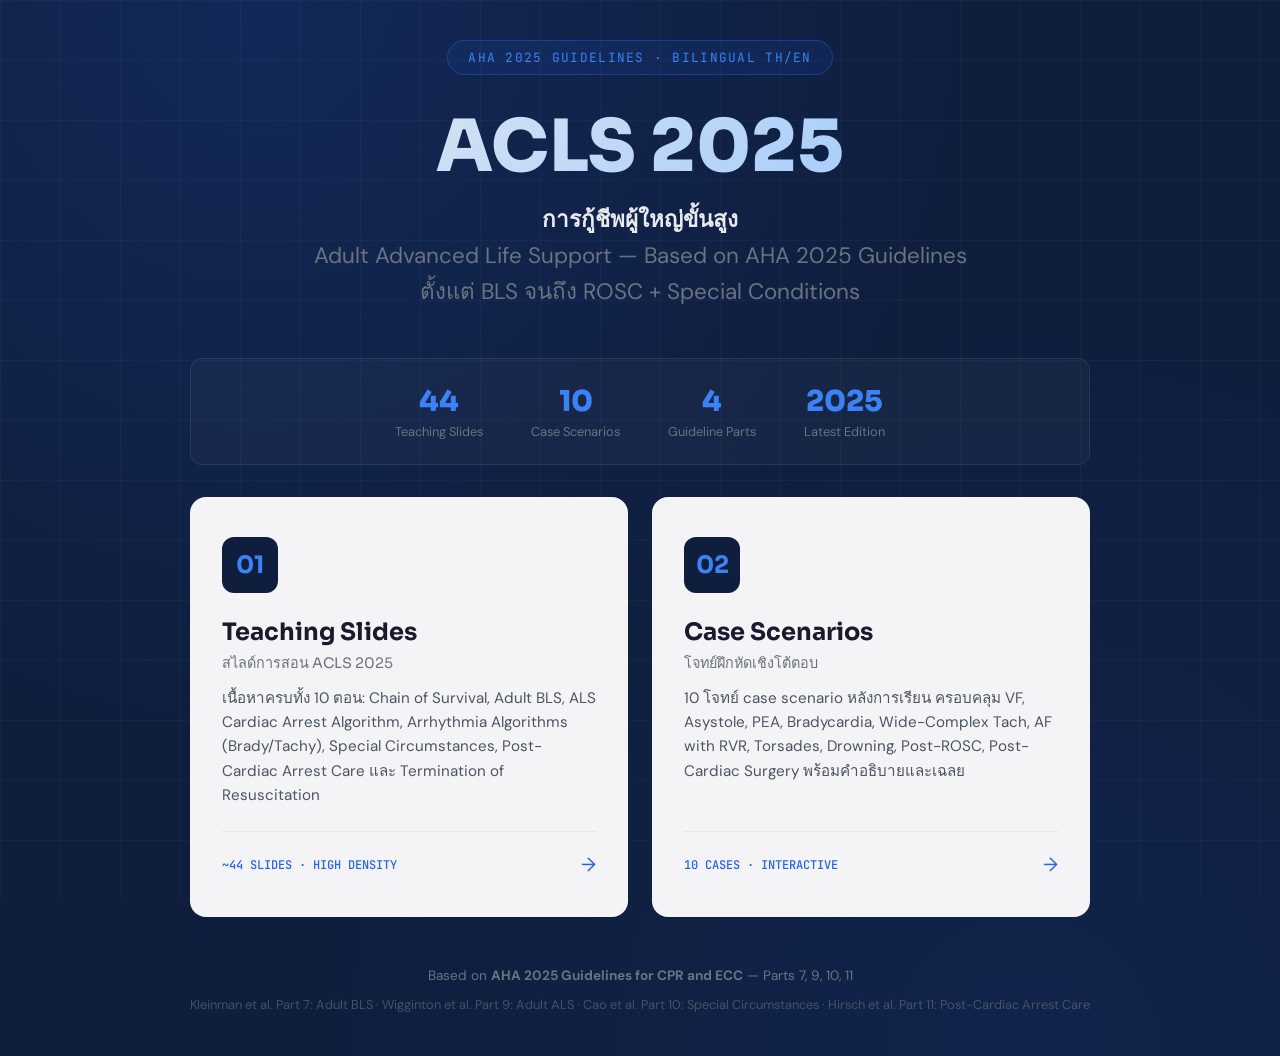
==== index.html @ 7b5d4dcd "feat: ACLS 2025 teaching presentation + 10 interactive case scenarios - 44-slide teaching deck (BLS→" ====
<!DOCTYPE html>
<html lang="th">
<head>
  <meta charset="UTF-8">
  <meta name="viewport" content="width=device-width, initial-scale=1.0">
  <title>ACLS 2025 — การกู้ชีพผู้ใหญ่ขั้นสูง | Adult Advanced Life Support</title>
  <link rel="preconnect" href="https://fonts.googleapis.com">
  <link rel="preconnect" href="https://fonts.gstatic.com" crossorigin>
  <link href="https://fonts.googleapis.com/css2?family=Sora:wght@400;600;700;800&family=DM+Sans:wght@400;500;600;700&family=JetBrains+Mono:wght@400;500;700&display=swap" rel="stylesheet">
  <style>
    /* === ROOT VARIABLES === */
    :root {
      --navy: #0f1e3d;
      --navy-light: #1a2d52;
      --smokewhite: #f4f4f6;
      --blue: #2563eb;
      --blue-light: #3b82f6;
      --red: #dc2626;
      --green: #16a34a;
      --amber: #d97706;
      --text-on-navy: #e8eaf0;
      --text-on-white: #1a1a2e;
      --text-muted: #6b7280;
    }
    /* === BASE STYLES === */
    * { margin: 0; padding: 0; box-sizing: border-box; }
    html, body {
      width: 100%; min-height: 100vh;
      background: var(--navy);
      color: var(--text-on-navy);
      font-family: 'DM Sans', sans-serif;
      overflow-x: hidden;
    }
    body {
      background: 
        radial-gradient(ellipse at 20% 0%, rgba(37, 99, 235, 0.15) 0%, transparent 50%),
        radial-gradient(ellipse at 80% 100%, rgba(37, 99, 235, 0.08) 0%, transparent 50%),
        var(--navy);
      min-height: 100vh;
      display: flex;
      flex-direction: column;
      align-items: center;
      justify-content: center;
      padding: 40px 20px;
    }
    /* === GRID PATTERN BACKGROUND === */
    body::before {
      content: '';
      position: fixed;
      inset: 0;
      background-image:
        linear-gradient(rgba(255,255,255,0.03) 1px, transparent 1px),
        linear-gradient(90deg, rgba(255,255,255,0.03) 1px, transparent 1px);
      background-size: 60px 60px;
      pointer-events: none;
      z-index: 0;
    }
    /* === MAIN CONTAINER === */
    .container {
      position: relative;
      z-index: 1;
      max-width: 900px;
      width: 100%;
      text-align: center;
    }
    /* === BADGE === */
    .badge {
      display: inline-block;
      padding: 8px 20px;
      border: 1px solid rgba(37, 99, 235, 0.4);
      border-radius: 100px;
      background: rgba(37, 99, 235, 0.1);
      font-family: 'JetBrains Mono', monospace;
      font-size: 0.8rem;
      letter-spacing: 0.1em;
      color: var(--blue-light);
      margin-bottom: 32px;
      text-transform: uppercase;
    }
    /* === HERO TITLE === */
    h1 {
      font-family: 'Sora', sans-serif;
      font-weight: 800;
      font-size: clamp(2.5rem, 6vw, 4.5rem);
      line-height: 1.1;
      margin-bottom: 16px;
      background: linear-gradient(135deg, #e8eaf0 0%, #93c5fd 100%);
      -webkit-background-clip: text;
      -webkit-text-fill-color: transparent;
      background-clip: text;
    }
    .subtitle {
      font-family: 'DM Sans', sans-serif;
      font-size: clamp(1rem, 2vw, 1.4rem);
      font-weight: 400;
      color: var(--text-muted);
      margin-bottom: 48px;
      line-height: 1.6;
    }
    .subtitle strong {
      color: var(--text-on-navy);
      font-weight: 600;
    }
    /* === CARDS === */
    .cards {
      display: grid;
      grid-template-columns: repeat(auto-fit, minmax(340px, 1fr));
      gap: 24px;
      margin-bottom: 48px;
    }
    .card {
      background: var(--smokewhite);
      border-radius: 16px;
      padding: 40px 32px;
      text-align: left;
      transition: transform 0.3s ease, box-shadow 0.3s ease;
      cursor: pointer;
      text-decoration: none;
      color: var(--text-on-white);
      display: flex;
      flex-direction: column;
      min-height: 280px;
      position: relative;
      overflow: hidden;
    }
    .card:hover {
      transform: translateY(-4px);
      box-shadow: 0 20px 60px rgba(37, 99, 235, 0.25);
    }
    .card::before {
      content: '';
      position: absolute;
      top: 0; left: 0;
      width: 100%;
      height: 4px;
      background: var(--blue);
      transform: scaleX(0);
      transform-origin: left;
      transition: transform 0.4s ease;
    }
    .card:hover::before {
      transform: scaleX(1);
    }
    .card-icon {
      width: 56px;
      height: 56px;
      border-radius: 12px;
      background: var(--navy);
      display: flex;
      align-items: center;
      justify-content: center;
      margin-bottom: 24px;
      font-family: 'Sora', sans-serif;
      font-weight: 700;
      font-size: 1.5rem;
      color: var(--blue-light);
    }
    .card h2 {
      font-family: 'Sora', sans-serif;
      font-weight: 700;
      font-size: 1.5rem;
      margin-bottom: 12px;
      color: var(--text-on-white);
    }
    .card h2 span {
      display: block;
      font-size: 0.9rem;
      font-weight: 400;
      color: var(--text-muted);
      margin-top: 4px;
    }
    .card p {
      font-size: 0.95rem;
      line-height: 1.6;
      color: #4b5563;
      flex-grow: 1;
    }
    .card .card-footer {
      display: flex;
      align-items: center;
      justify-content: space-between;
      margin-top: 24px;
      padding-top: 20px;
      border-top: 1px solid #e5e7eb;
    }
    .card .card-tag {
      font-family: 'JetBrains Mono', monospace;
      font-size: 0.75rem;
      color: var(--blue);
      font-weight: 500;
    }
    .card .card-arrow {
      font-size: 1.2rem;
      color: var(--blue);
      transition: transform 0.3s ease;
    }
    .card:hover .card-arrow {
      transform: translateX(4px);
    }
    /* === INFO BAR === */
    .info-bar {
      display: flex;
      justify-content: center;
      gap: 48px;
      flex-wrap: wrap;
      margin-bottom: 32px;
      padding: 24px 32px;
      background: rgba(255, 255, 255, 0.03);
      border: 1px solid rgba(255, 255, 255, 0.08);
      border-radius: 12px;
    }
    .info-item {
      display: flex;
      flex-direction: column;
      align-items: center;
    }
    .info-item .info-num {
      font-family: 'Sora', sans-serif;
      font-weight: 800;
      font-size: 1.8rem;
      color: var(--blue-light);
    }
    .info-item .info-label {
      font-size: 0.8rem;
      color: var(--text-muted);
      margin-top: 4px;
    }
    /* === FOOTER === */
    .footer {
      font-size: 0.85rem;
      color: var(--text-muted);
      line-height: 1.6;
    }
    .footer a {
      color: var(--blue-light);
      text-decoration: none;
      font-weight: 500;
    }
    .footer a:hover {
      text-decoration: underline;
    }
    /* === ENTRANCE ANIMATION === */
    .reveal {
      opacity: 0;
      transform: translateY(30px);
      animation: revealUp 0.8s ease forwards;
    }
    .reveal:nth-child(1) { animation-delay: 0.1s; }
    .reveal:nth-child(2) { animation-delay: 0.3s; }
    .reveal:nth-child(3) { animation-delay: 0.5s; }
    .reveal:nth-child(4) { animation-delay: 0.7s; }
    .reveal:nth-child(5) { animation-delay: 0.9s; }
    @keyframes revealUp {
      to { opacity: 1; transform: translateY(0); }
    }
    @media (max-width: 768px) {
      .cards { grid-template-columns: 1fr; }
      .info-bar { gap: 24px; }
    }
  </style>
</head>
<body>
  <div class="container">
    <div class="badge reveal">AHA 2025 Guidelines · Bilingual TH/EN</div>
    <h1 class="reveal">ACLS 2025</h1>
    <p class="subtitle reveal">
      <strong>การกู้ชีพผู้ใหญ่ขั้นสูง</strong><br>
      Adult Advanced Life Support — Based on AHA 2025 Guidelines<br>
      ตั้งแต่ BLS จนถึง ROSC + Special Conditions
    </p>

    <div class="info-bar reveal">
      <div class="info-item">
        <span class="info-num">44</span>
        <span class="info-label">Teaching Slides</span>
      </div>
      <div class="info-item">
        <span class="info-num">10</span>
        <span class="info-label">Case Scenarios</span>
      </div>
      <div class="info-item">
        <span class="info-num">4</span>
        <span class="info-label">Guideline Parts</span>
      </div>
      <div class="info-item">
        <span class="info-num">2025</span>
        <span class="info-label">Latest Edition</span>
      </div>
    </div>

    <div class="cards reveal">
      <a href="slides/acls-2025-teaching.html" class="card">
        <div class="card-icon">01</div>
        <h2> Teaching Slides
          <span>สไลด์การสอน ACLS 2025</span>
        </h2>
        <p>
          เนื้อหาครบทั้ง 10 ตอน: Chain of Survival, Adult BLS, ALS Cardiac Arrest Algorithm, 
          Arrhythmia Algorithms (Brady/Tachy), Special Circumstances, Post-Cardiac Arrest Care และ Termination of Resuscitation
        </p>
        <div class="card-footer">
          <span class="card-tag">~44 SLIDES · HIGH DENSITY</span>
          <span class="card-arrow">→</span>
        </div>
      </a>

      <a href="cases/acls-2025-cases.html" class="card">
        <div class="card-icon">02</div>
        <h2>Case Scenarios
          <span>โจทย์ฝึกหัดเชิงโต้ตอบ</span>
        </h2>
        <p>
          10 โจทย์ case scenario หลังการเรียน ครอบคลุม VF, Asystole, PEA, Bradycardia, 
          Wide-Complex Tach, AF with RVR, Torsades, Drowning, Post-ROSC, Post-Cardiac Surgery 
          พร้อมคำอธิบายและเฉลย
        </p>
        <div class="card-footer">
          <span class="card-tag">10 CASES · INTERACTIVE</span>
          <span class="card-arrow">→</span>
        </div>
      </a>
    </div>

    <div class="footer reveal">
      <p>Based on <strong>AHA 2025 Guidelines for CPR and ECC</strong> — Parts 7, 9, 10, 11</p>
      <p style="margin-top: 8px; font-size: 0.8rem; opacity: 0.6;">
        Kleinman et al. Part 7: Adult BLS · Wigginton et al. Part 9: Adult ALS · Cao et al. Part 10: Special Circumstances · Hirsch et al. Part 11: Post-Cardiac Arrest Care
      </p>
    </div>
  </div>
</body>
</html>
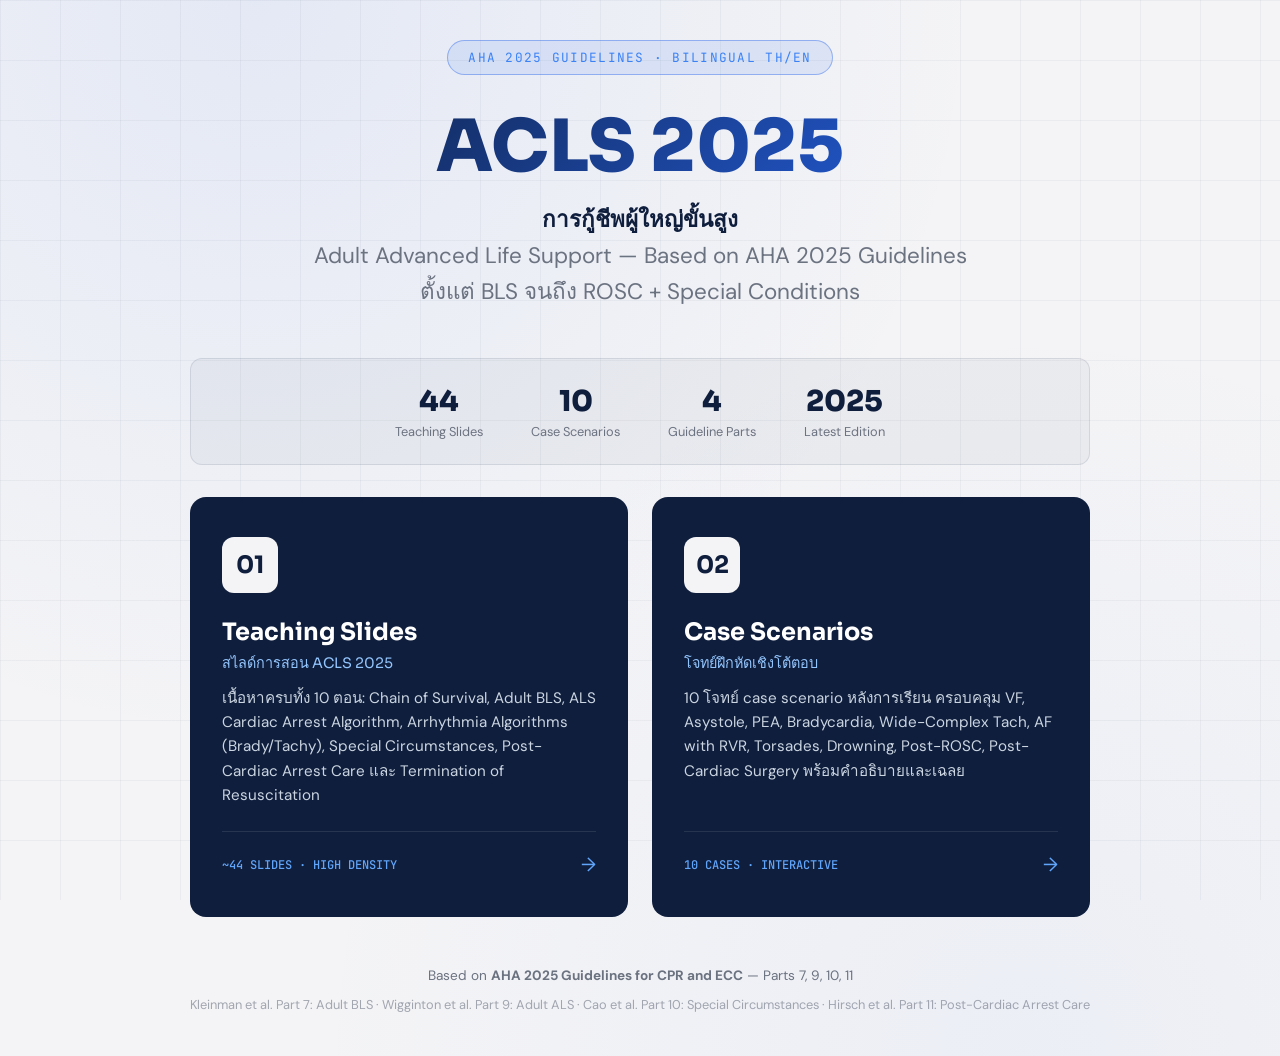
==== commit 1c40b641: "design: swap theme to light background + navy content - Background: navy → smokewhite/light - Cards:" ====
--- a/index.html
+++ b/index.html
@@ -10,9 +10,9 @@
   <style>
     /* === ROOT VARIABLES === */
     :root {
-      --navy: #0f1e3d;
+      --navy: #0f1e3d;  /* now used as content/text color */
       --navy-light: #1a2d52;
-      --smokewhite: #f4f4f6;
+      --smokewhite: #f4f4f6;  /* now used as background */
       --blue: #2563eb;
       --blue-light: #3b82f6;
       --red: #dc2626;
@@ -26,16 +26,16 @@
     * { margin: 0; padding: 0; box-sizing: border-box; }
     html, body {
       width: 100%; min-height: 100vh;
-      background: var(--navy);
-      color: var(--text-on-navy);
+      background: #f4f4f6;
+      color: var(--navy);
       font-family: 'DM Sans', sans-serif;
       overflow-x: hidden;
     }
     body {
       background: 
-        radial-gradient(ellipse at 20% 0%, rgba(37, 99, 235, 0.15) 0%, transparent 50%),
-        radial-gradient(ellipse at 80% 100%, rgba(37, 99, 235, 0.08) 0%, transparent 50%),
-        var(--navy);
+        radial-gradient(ellipse at 20% 0%, rgba(37, 99, 235, 0.08) 0%, transparent 50%),
+        radial-gradient(ellipse at 80% 100%, rgba(37, 99, 235, 0.04) 0%, transparent 50%),
+        #f4f4f6;
       min-height: 100vh;
       display: flex;
       flex-direction: column;
@@ -49,8 +49,8 @@
       position: fixed;
       inset: 0;
       background-image:
-        linear-gradient(rgba(255,255,255,0.03) 1px, transparent 1px),
-        linear-gradient(90deg, rgba(255,255,255,0.03) 1px, transparent 1px);
+        linear-gradient(rgba(15,30,61,0.04) 1px, transparent 1px),
+        linear-gradient(90deg, rgba(15,30,61,0.04) 1px, transparent 1px);
       background-size: 60px 60px;
       pointer-events: none;
       z-index: 0;
@@ -84,7 +84,7 @@
       font-size: clamp(2.5rem, 6vw, 4.5rem);
       line-height: 1.1;
       margin-bottom: 16px;
-      background: linear-gradient(135deg, #e8eaf0 0%, #93c5fd 100%);
+      background: linear-gradient(135deg, #0f1e3d 0%, #2563eb 100%);
       -webkit-background-clip: text;
       -webkit-text-fill-color: transparent;
       background-clip: text;
@@ -93,12 +93,12 @@
       font-family: 'DM Sans', sans-serif;
       font-size: clamp(1rem, 2vw, 1.4rem);
       font-weight: 400;
-      color: var(--text-muted);
+      color: #6b7280;
       margin-bottom: 48px;
       line-height: 1.6;
     }
     .subtitle strong {
-      color: var(--text-on-navy);
+      color: var(--navy);
       font-weight: 600;
     }
     /* === CARDS === */
@@ -109,14 +109,14 @@
       margin-bottom: 48px;
     }
     .card {
-      background: var(--smokewhite);
+      background: var(--navy);
       border-radius: 16px;
       padding: 40px 32px;
       text-align: left;
       transition: transform 0.3s ease, box-shadow 0.3s ease;
       cursor: pointer;
       text-decoration: none;
-      color: var(--text-on-white);
+      color: #e8eaf0;
       display: flex;
       flex-direction: column;
       min-height: 280px;
@@ -125,7 +125,7 @@
     }
     .card:hover {
       transform: translateY(-4px);
-      box-shadow: 0 20px 60px rgba(37, 99, 235, 0.25);
+      box-shadow: 0 20px 60px rgba(15, 30, 61, 0.2);
     }
     .card::before {
       content: '';
@@ -145,7 +145,7 @@
       width: 56px;
       height: 56px;
       border-radius: 12px;
-      background: var(--navy);
+      background: #f4f4f6;
       display: flex;
       align-items: center;
       justify-content: center;
@@ -153,26 +153,26 @@
       font-family: 'Sora', sans-serif;
       font-weight: 700;
       font-size: 1.5rem;
-      color: var(--blue-light);
+      color: var(--navy);
     }
     .card h2 {
       font-family: 'Sora', sans-serif;
       font-weight: 700;
       font-size: 1.5rem;
       margin-bottom: 12px;
-      color: var(--text-on-white);
+      color: #ffffff;
     }
     .card h2 span {
       display: block;
       font-size: 0.9rem;
       font-weight: 400;
-      color: var(--text-muted);
+      color: #93c5fd;
       margin-top: 4px;
     }
     .card p {
       font-size: 0.95rem;
       line-height: 1.6;
-      color: #4b5563;
+      color: #cbd5e1;
       flex-grow: 1;
     }
     .card .card-footer {
@@ -181,17 +181,17 @@
       justify-content: space-between;
       margin-top: 24px;
       padding-top: 20px;
-      border-top: 1px solid #e5e7eb;
+      border-top: 1px solid rgba(255,255,255,0.1);
     }
     .card .card-tag {
       font-family: 'JetBrains Mono', monospace;
       font-size: 0.75rem;
-      color: var(--blue);
+      color: #60a5fa;
       font-weight: 500;
     }
     .card .card-arrow {
       font-size: 1.2rem;
-      color: var(--blue);
+      color: #60a5fa;
       transition: transform 0.3s ease;
     }
     .card:hover .card-arrow {
@@ -205,8 +205,8 @@
       flex-wrap: wrap;
       margin-bottom: 32px;
       padding: 24px 32px;
-      background: rgba(255, 255, 255, 0.03);
-      border: 1px solid rgba(255, 255, 255, 0.08);
+      background: rgba(15, 30, 61, 0.04);
+      border: 1px solid rgba(15, 30, 61, 0.1);
       border-radius: 12px;
     }
     .info-item {
@@ -218,21 +218,21 @@
       font-family: 'Sora', sans-serif;
       font-weight: 800;
       font-size: 1.8rem;
-      color: var(--blue-light);
+      color: var(--navy);
     }
     .info-item .info-label {
       font-size: 0.8rem;
-      color: var(--text-muted);
+      color: #6b7280;
       margin-top: 4px;
     }
     /* === FOOTER === */
     .footer {
       font-size: 0.85rem;
-      color: var(--text-muted);
+      color: #6b7280;
       line-height: 1.6;
     }
     .footer a {
-      color: var(--blue-light);
+      color: var(--navy);
       text-decoration: none;
       font-weight: 500;
     }
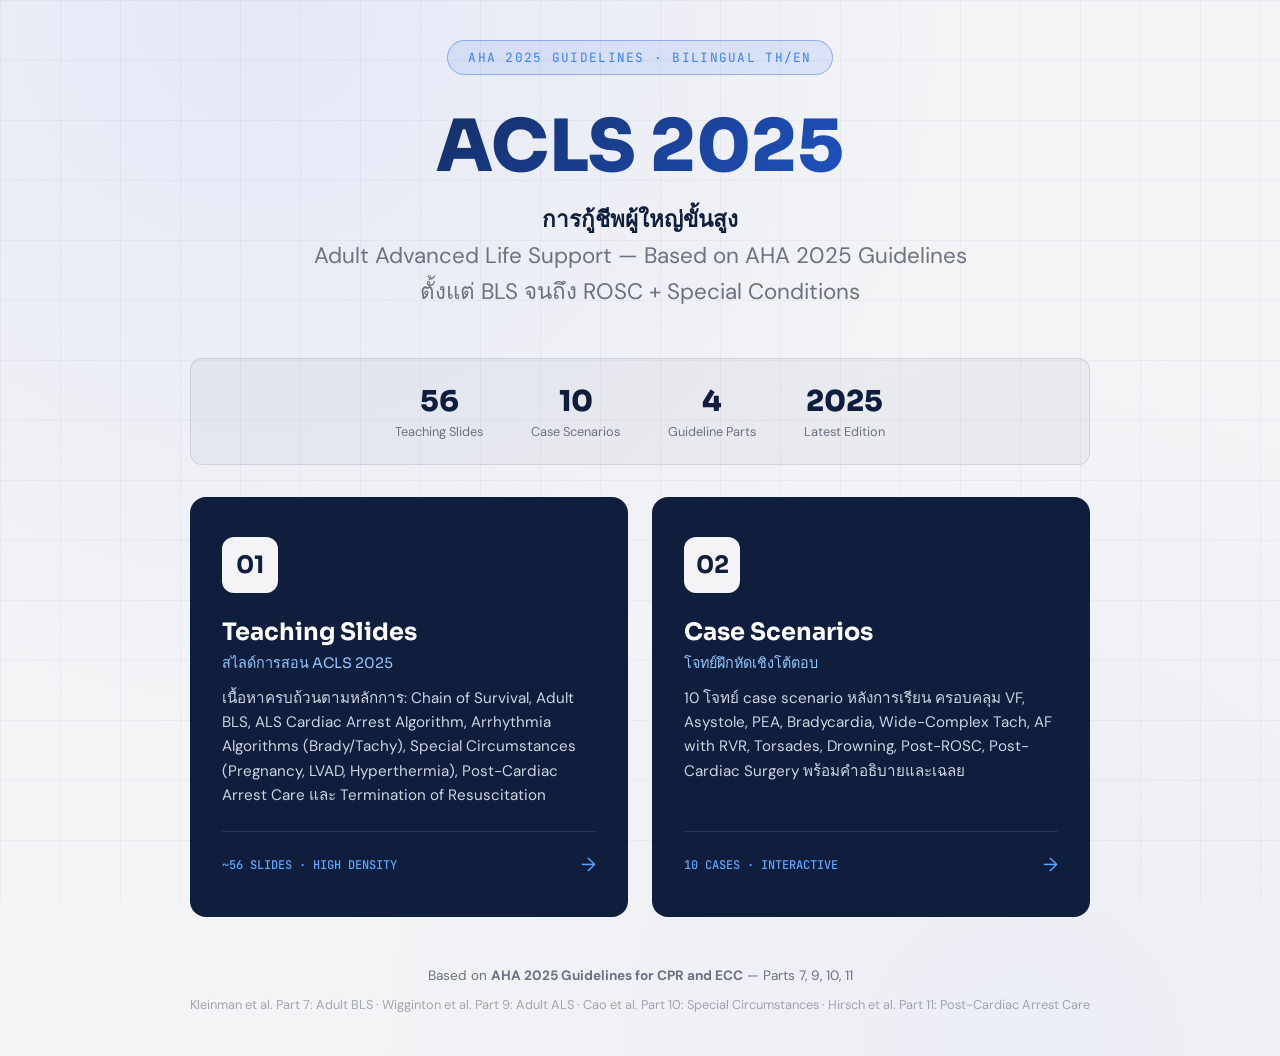
==== commit ef089251: "feat: completely rewrite ACLS 2025 presentation with 16:9 stage scaling & update guidelines" ====
--- a/index.html
+++ b/index.html
@@ -271,7 +271,7 @@
 
     <div class="info-bar reveal">
       <div class="info-item">
-        <span class="info-num">44</span>
+        <span class="info-num">56</span>
         <span class="info-label">Teaching Slides</span>
       </div>
       <div class="info-item">
@@ -295,11 +295,11 @@
           <span>สไลด์การสอน ACLS 2025</span>
         </h2>
         <p>
-          เนื้อหาครบทั้ง 10 ตอน: Chain of Survival, Adult BLS, ALS Cardiac Arrest Algorithm, 
-          Arrhythmia Algorithms (Brady/Tachy), Special Circumstances, Post-Cardiac Arrest Care และ Termination of Resuscitation
+          เนื้อหาครบถ้วนตามหลักการ: Chain of Survival, Adult BLS, ALS Cardiac Arrest Algorithm, 
+          Arrhythmia Algorithms (Brady/Tachy), Special Circumstances (Pregnancy, LVAD, Hyperthermia), Post-Cardiac Arrest Care และ Termination of Resuscitation
         </p>
         <div class="card-footer">
-          <span class="card-tag">~44 SLIDES · HIGH DENSITY</span>
+          <span class="card-tag">~56 SLIDES · HIGH DENSITY</span>
           <span class="card-arrow">→</span>
         </div>
       </a>
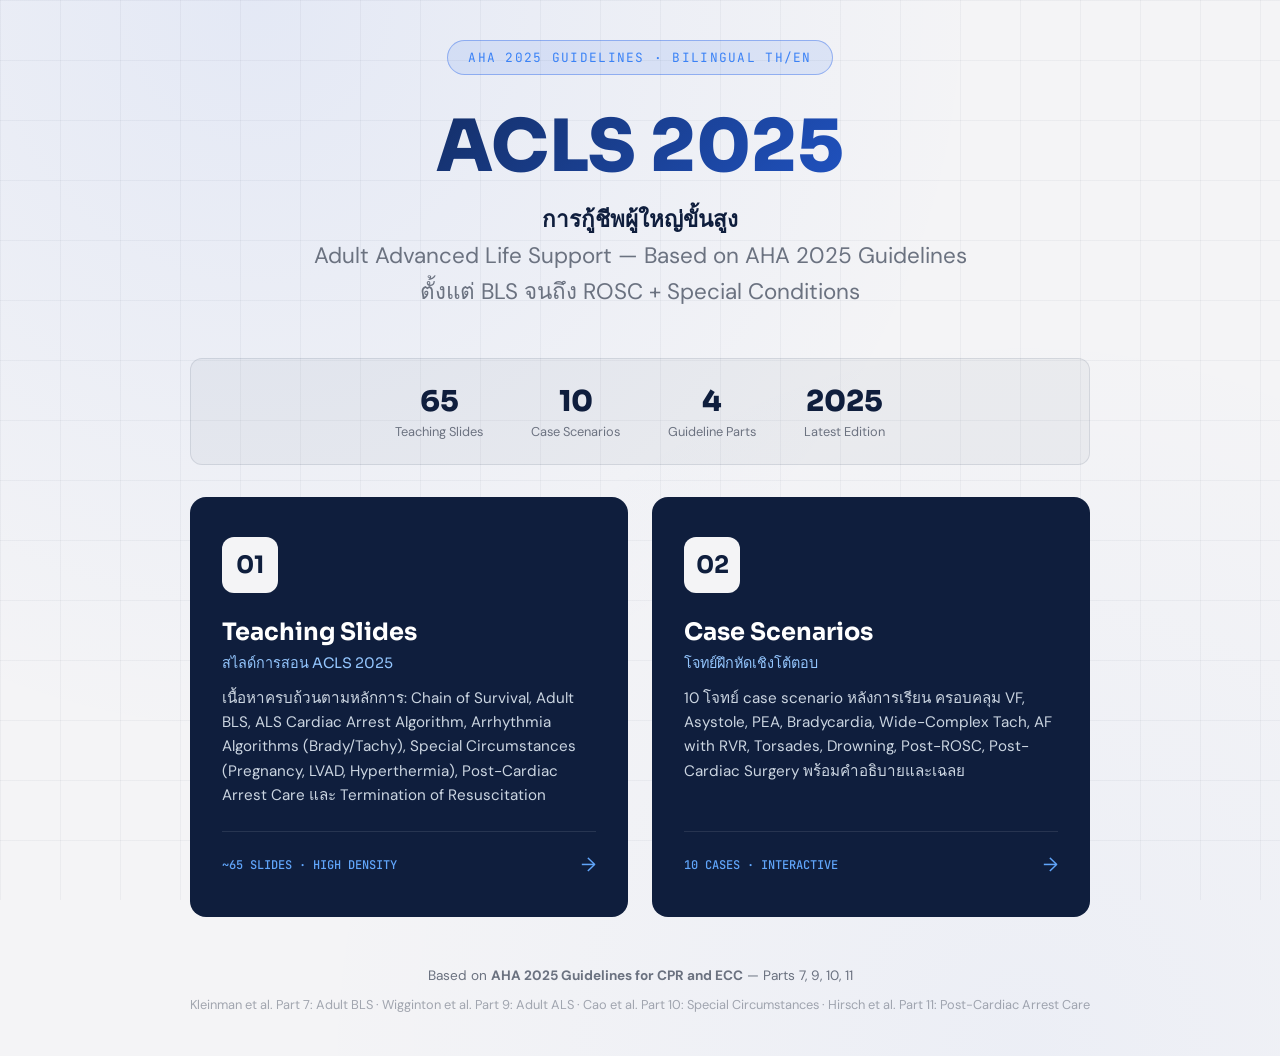
==== commit 51901d55: "fix: sync slide count 65, amber box contrast #5c3a00, relocate CPR metronome to side, remove charge " ====
--- a/index.html
+++ b/index.html
@@ -271,7 +271,7 @@
 
     <div class="info-bar reveal">
       <div class="info-item">
-        <span class="info-num">56</span>
+        <span class="info-num">65</span>
         <span class="info-label">Teaching Slides</span>
       </div>
       <div class="info-item">
@@ -299,7 +299,7 @@
           Arrhythmia Algorithms (Brady/Tachy), Special Circumstances (Pregnancy, LVAD, Hyperthermia), Post-Cardiac Arrest Care และ Termination of Resuscitation
         </p>
         <div class="card-footer">
-          <span class="card-tag">~56 SLIDES · HIGH DENSITY</span>
+          <span class="card-tag">~65 SLIDES · HIGH DENSITY</span>
           <span class="card-arrow">→</span>
         </div>
       </a>
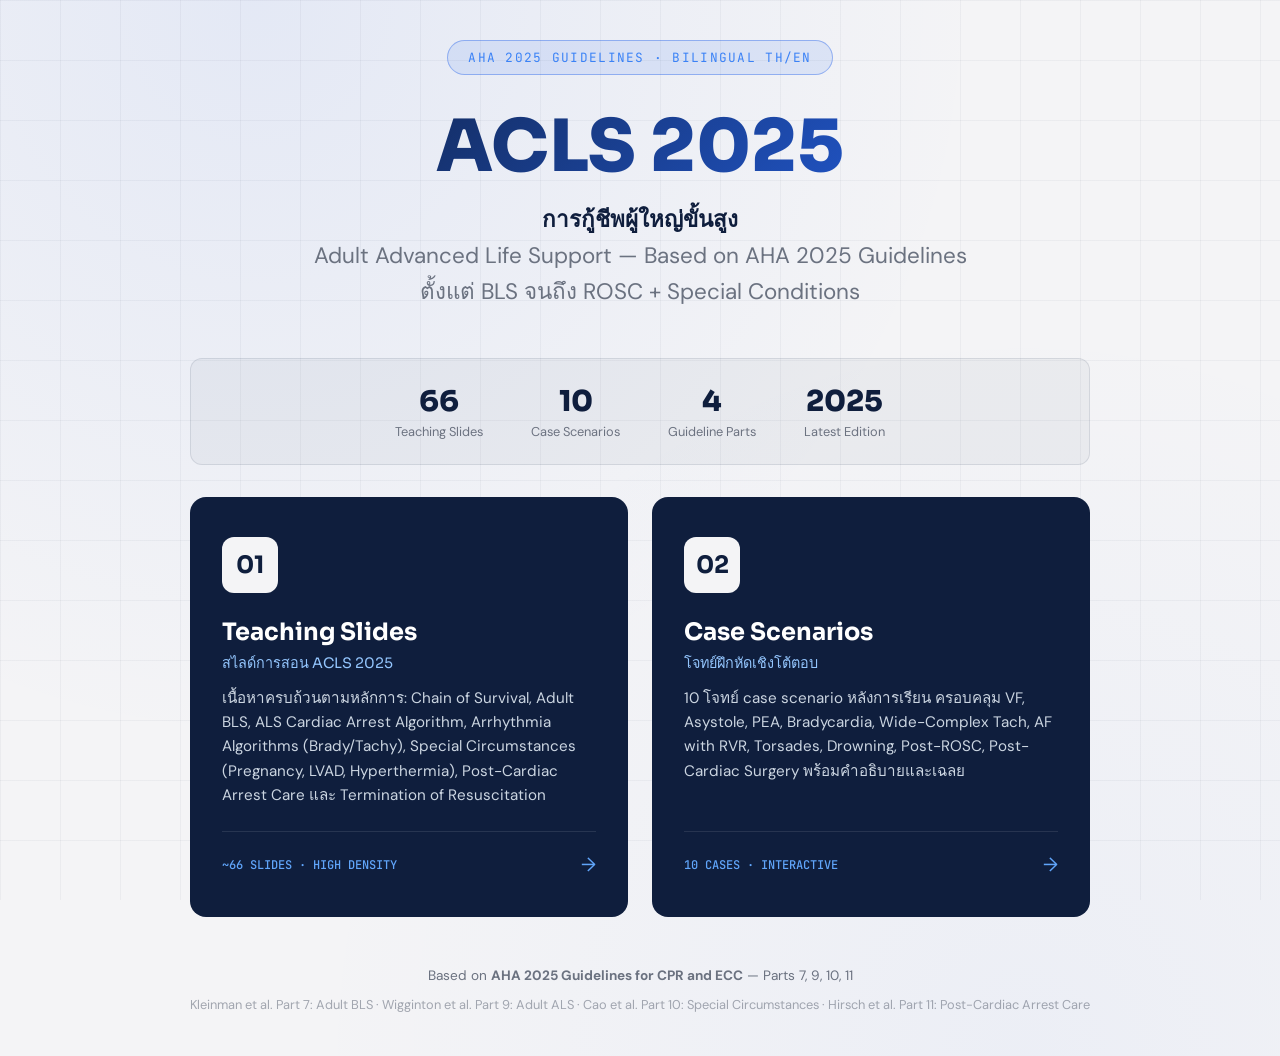
==== commit 3dc75719: "fix: auto-sync slide count on index, update static counts to 66, remove home emoji from Index button" ====
--- a/index.html
+++ b/index.html
@@ -271,7 +271,7 @@
 
     <div class="info-bar reveal">
       <div class="info-item">
-        <span class="info-num">65</span>
+        <span class="info-num" id="slideCountVal">66</span>
         <span class="info-label">Teaching Slides</span>
       </div>
       <div class="info-item">
@@ -299,7 +299,7 @@
           Arrhythmia Algorithms (Brady/Tachy), Special Circumstances (Pregnancy, LVAD, Hyperthermia), Post-Cardiac Arrest Care และ Termination of Resuscitation
         </p>
         <div class="card-footer">
-          <span class="card-tag">~65 SLIDES · HIGH DENSITY</span>
+          <span class="card-tag" id="slideCardTag">~66 SLIDES · HIGH DENSITY</span>
           <span class="card-arrow">→</span>
         </div>
       </a>
@@ -328,5 +328,28 @@
       </p>
     </div>
   </div>
+
+  <script>
+    document.addEventListener('DOMContentLoaded', () => {
+      fetch('slides/acls-2025-teaching.html')
+        .then(response => {
+          if (!response.ok) throw new Error('Failed to load slides');
+          return response.text();
+        })
+        .then(html => {
+          const parser = new DOMParser();
+          const doc = parser.parseFromString(html, 'text/html');
+          const slideCount = doc.querySelectorAll('.slide').length;
+          if (slideCount > 0) {
+            const slideCountVal = document.getElementById('slideCountVal');
+            if (slideCountVal) slideCountVal.textContent = slideCount;
+            
+            const slideCardTag = document.getElementById('slideCardTag');
+            if (slideCardTag) slideCardTag.textContent = `~${slideCount} SLIDES · HIGH DENSITY`;
+          }
+        })
+        .catch(err => console.warn('Could not auto-sync slide count (likely local file protocol context):', err));
+    });
+  </script>
 </body>
 </html>
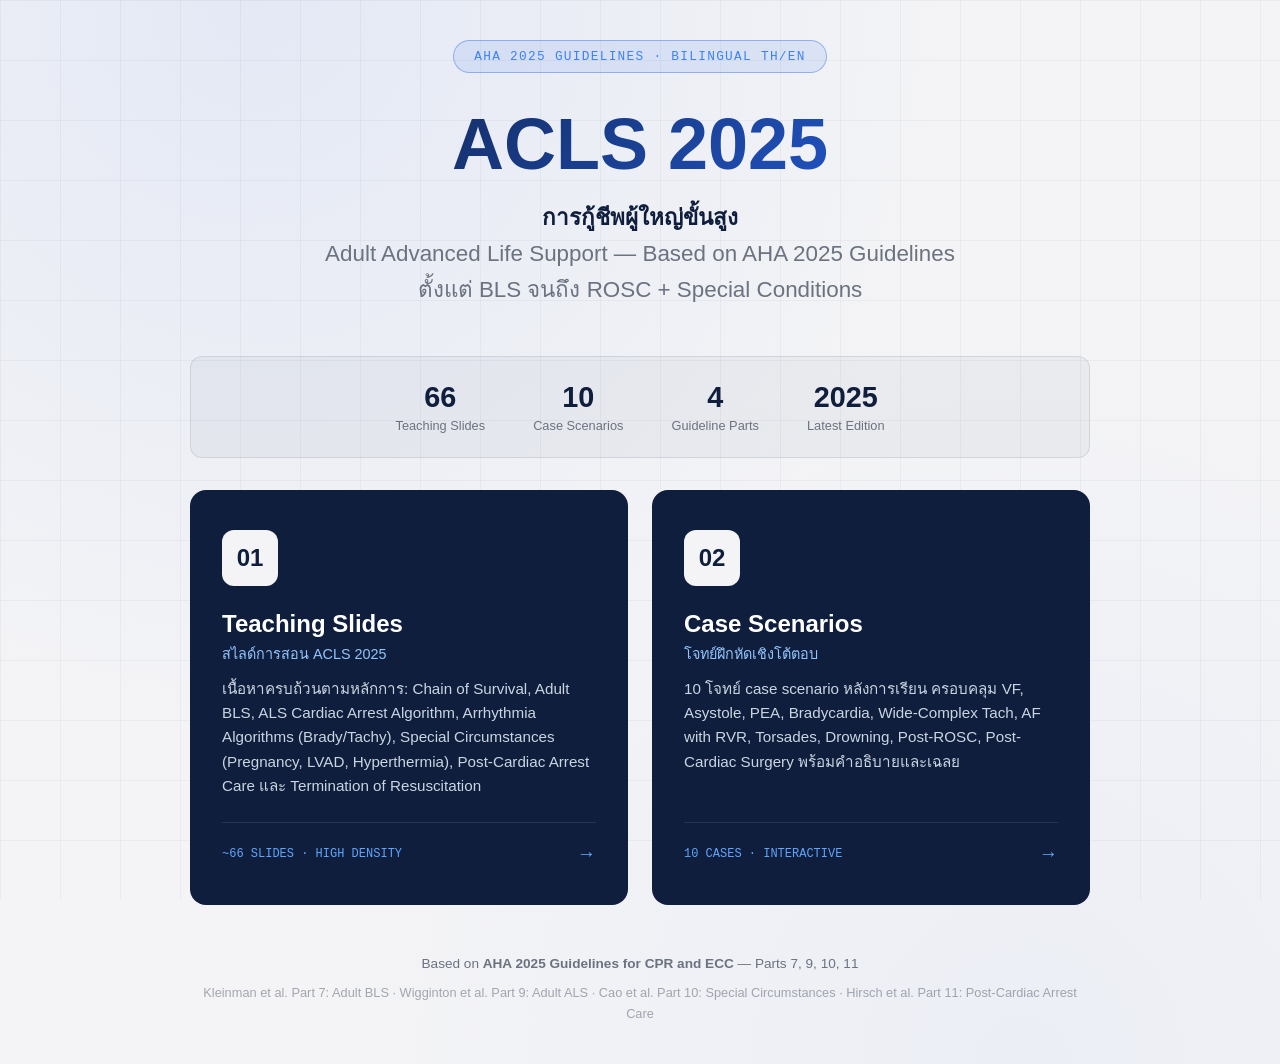
==== commit 431ccc84: "Fix clinical accuracy, self-host fonts, purge copyright files, and improve accessibility" ====
--- a/index.html
+++ b/index.html
@@ -4,9 +4,7 @@
   <meta charset="UTF-8">
   <meta name="viewport" content="width=device-width, initial-scale=1.0">
   <title>ACLS 2025 — การกู้ชีพผู้ใหญ่ขั้นสูง | Adult Advanced Life Support</title>
-  <link rel="preconnect" href="https://fonts.googleapis.com">
-  <link rel="preconnect" href="https://fonts.gstatic.com" crossorigin>
-  <link href="https://fonts.googleapis.com/css2?family=Sora:wght@400;600;700;800&family=DM+Sans:wght@400;500;600;700&family=JetBrains+Mono:wght@400;500;700&display=swap" rel="stylesheet">
+  <link rel="stylesheet" href="fonts/fonts.css">
   <style>
     /* === ROOT VARIABLES === */
     :root {
@@ -28,7 +26,7 @@
       width: 100%; min-height: 100vh;
       background: #f4f4f6;
       color: var(--navy);
-      font-family: 'DM Sans', sans-serif;
+      font-family: 'Inter', 'Noto Sans Thai', sans-serif;
       overflow-x: hidden;
     }
     body {
@@ -79,7 +77,7 @@
     }
     /* === HERO TITLE === */
     h1 {
-      font-family: 'Sora', sans-serif;
+      font-family: 'Sora', 'Noto Sans Thai', sans-serif;
       font-weight: 800;
       font-size: clamp(2.5rem, 6vw, 4.5rem);
       line-height: 1.1;
@@ -90,7 +88,7 @@
       background-clip: text;
     }
     .subtitle {
-      font-family: 'DM Sans', sans-serif;
+      font-family: 'Inter', 'Noto Sans Thai', sans-serif;
       font-size: clamp(1rem, 2vw, 1.4rem);
       font-weight: 400;
       color: #6b7280;
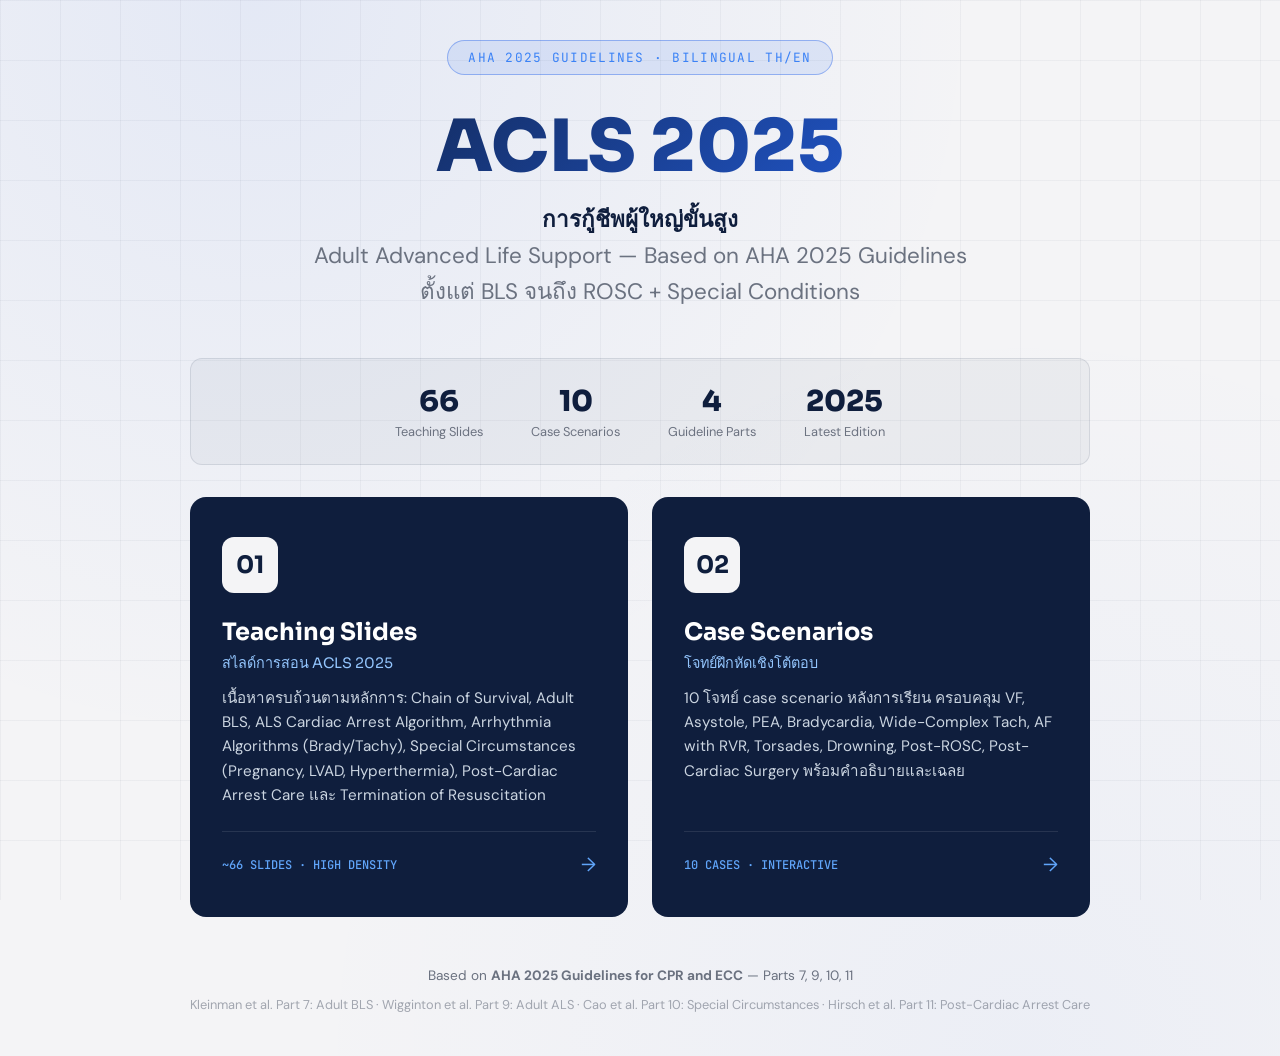
==== commit 7900f64a: "chore: revert font unification to preserve layout, remove unused local fonts and update workflow" ====
--- a/index.html
+++ b/index.html
@@ -4,7 +4,9 @@
   <meta charset="UTF-8">
   <meta name="viewport" content="width=device-width, initial-scale=1.0">
   <title>ACLS 2025 — การกู้ชีพผู้ใหญ่ขั้นสูง | Adult Advanced Life Support</title>
-  <link rel="stylesheet" href="fonts/fonts.css">
+  <link rel="preconnect" href="https://fonts.googleapis.com">
+  <link rel="preconnect" href="https://fonts.gstatic.com" crossorigin>
+  <link href="https://fonts.googleapis.com/css2?family=Sora:wght@400;600;700;800&family=DM+Sans:wght@400;500;600;700&family=JetBrains+Mono:wght@400;500;700&display=swap" rel="stylesheet">
   <style>
     /* === ROOT VARIABLES === */
     :root {
@@ -26,7 +28,7 @@
       width: 100%; min-height: 100vh;
       background: #f4f4f6;
       color: var(--navy);
-      font-family: 'Inter', 'Noto Sans Thai', sans-serif;
+      font-family: 'DM Sans', sans-serif;
       overflow-x: hidden;
     }
     body {
@@ -77,7 +79,7 @@
     }
     /* === HERO TITLE === */
     h1 {
-      font-family: 'Sora', 'Noto Sans Thai', sans-serif;
+      font-family: 'Sora', sans-serif;
       font-weight: 800;
       font-size: clamp(2.5rem, 6vw, 4.5rem);
       line-height: 1.1;
@@ -88,7 +90,7 @@
       background-clip: text;
     }
     .subtitle {
-      font-family: 'Inter', 'Noto Sans Thai', sans-serif;
+      font-family: 'DM Sans', sans-serif;
       font-size: clamp(1rem, 2vw, 1.4rem);
       font-weight: 400;
       color: #6b7280;
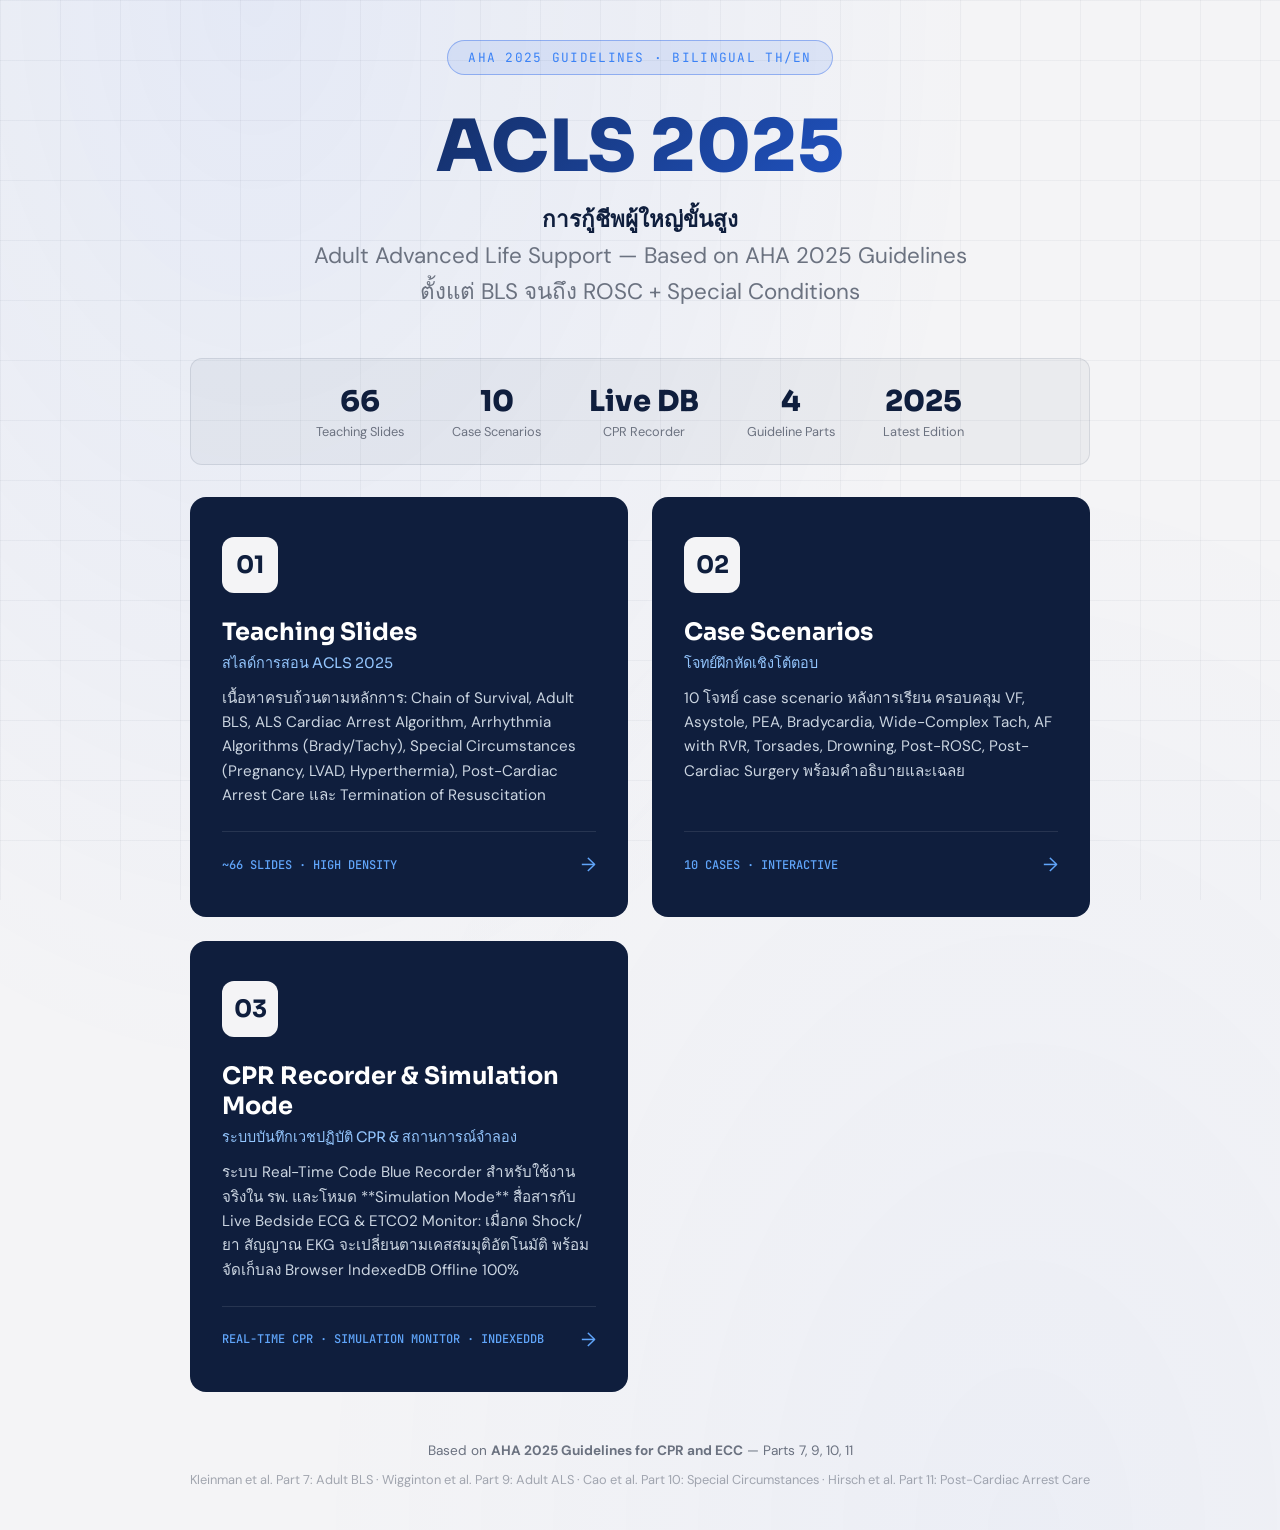
==== commit 1d8aec9f: "feat: Add Real-Time CPR Code Blue Recorder & ACLS Simulation Mode with Bedside ECG/ETCO2 Monitor" ====
--- a/index.html
+++ b/index.html
@@ -279,6 +279,10 @@
         <span class="info-label">Case Scenarios</span>
       </div>
       <div class="info-item">
+        <span class="info-num">Live DB</span>
+        <span class="info-label">CPR Recorder</span>
+      </div>
+      <div class="info-item">
         <span class="info-num">4</span>
         <span class="info-label">Guideline Parts</span>
       </div>
@@ -316,6 +320,21 @@
         </p>
         <div class="card-footer">
           <span class="card-tag">10 CASES · INTERACTIVE</span>
+          <span class="card-arrow">→</span>
+        </div>
+      </a>
+
+      <a href="cpr/cpr-recorder.html" class="card">
+        <div class="card-icon">03</div>
+        <h2>CPR Recorder & Simulation Mode
+          <span>ระบบบันทึกเวชปฏิบัติ CPR & สถานการณ์จำลอง</span>
+        </h2>
+        <p>
+          ระบบ Real-Time Code Blue Recorder สำหรับใช้งานจริงใน รพ. และโหมด **Simulation Mode** สื่อสารกับ Live Bedside ECG & ETCO2 Monitor: 
+          เมื่อกด Shock/ยา สัญญาณ EKG จะเปลี่ยนตามเคสสมมุติอัตโนมัติ พร้อมจัดเก็บลง Browser IndexedDB Offline 100%
+        </p>
+        <div class="card-footer">
+          <span class="card-tag">REAL-TIME CPR · SIMULATION MONITOR · INDEXEDDB</span>
           <span class="card-arrow">→</span>
         </div>
       </a>
